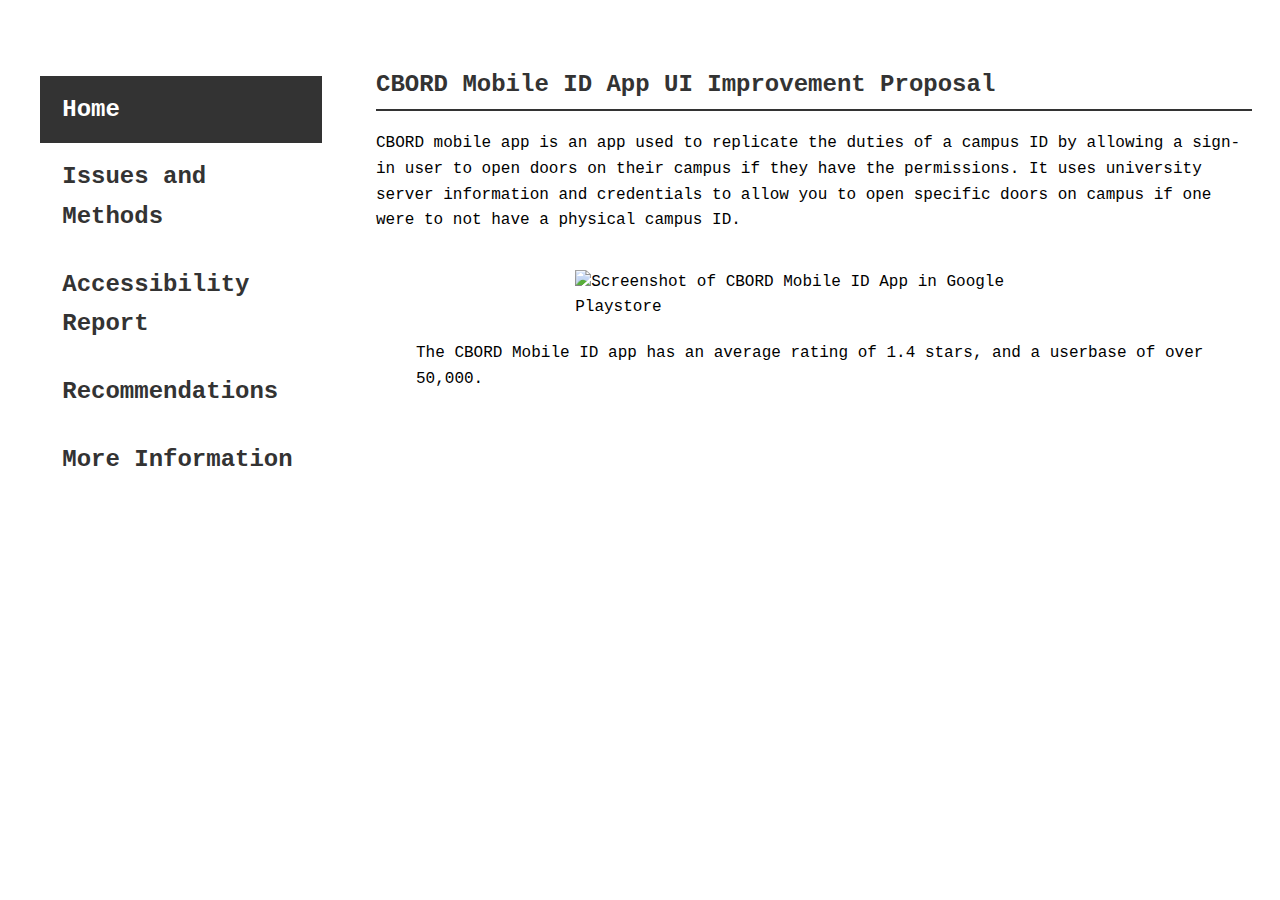
==== index.html @ e51dc3fd "restructure" ====
<!DOCTYPE html>
<html lang="en">
<head>
    <meta charset="UTF-8">
    <meta name="viewport" content="width=device-width, initial-scale=1.0">
    <title>Home - CBORD Mobile ID App UI Improvement Proposal</title>
    <link rel="stylesheet" type="text/css" media="screen" href="screen.css">
</head>
<body>

<div class="sidebar">
    <p><a class="active" href="index.html">Home</a></p>
    <p><a href="pages/1-issues.html">Issues and Methods</a></p>
    <p><a href="pages/2-accessibility.html">Accessibility Report</a></p>
    <p><a href="pages/3-recommendations.html">Recommendations</a></p>
    <p><a href="pages/4-more-info.html">More Information</a></p>
</div>

<main class="right-side">

    <section>
        <h1>CBORD Mobile ID App UI Improvement Proposal</h1>
        <p>CBORD mobile app is an app used to replicate the duties of a campus ID by allowing a sign-in user to open doors on their campus if they have the permissions. It uses university server information and credentials to allow you to open specific doors on campus if one were to not have a physical campus ID.</p>
        <figure>
        <img src="CBORDPlaystore.jpg" alt="Screenshot of CBORD Mobile ID App in Google Playstore">
        <figcaption>The CBORD Mobile ID app has an average rating of 1.4 stars, and a userbase of over 50,000.</figcaption>
        </figure>
    </section>

</main>

</body>
</html>
---- screen.css ----
body {
font-family: "Courier New", Courier, monospace;
line-height: 1.6;
margin: 0;
padding-bottom: 50px;
padding-top: 50px;
padding-left: 40px;
padding-right: 40px;
}

h1, h2, h3 {
color: #333;
}

section {
margin-bottom: 30px;
}

h1 {
border-bottom: 2px solid #333;
padding-bottom: 5px;
margin-bottom: 20px;
font-size: 150%;
}

h2{
font-size: 120%;
}

img{
display: block;
margin-left: auto;
margin-right: auto;
padding: 20px; 
width:60%;
max-width: 100%;
height: auto;
}

.toobig{
width:25%;
}

div.sidebar {
margin: 0;
margin-top: 2%;
margin-left: 0;
padding: 0;
width: 22%;
background-color: white;
position: fixed;
height: 90%;
overflow: auto;
overflow-x: hidden;
}

main.right-side {
width: 73%;
margin-left: 28%;
margin-right: 0;
padding-bottom: 150px;
padding-left: 0px;
padding-right: 0px;
}

div.sidebar > p {
margin: 0;
/* padding: 0; */
}

div.sidebar a {
height: auto;
margin-left: -20px;
margin-right: -20px;
display: flex;
align-items: center;
color:  #333;
padding-top: 5%;
padding-bottom: 5%;
padding-left: 15%;
padding-right: 10%;
text-decoration: none;
font-size: 150%;
line-height: 165%;
}

div.sidebar a.active {
background-color: #333;
color: white;
}

div.sidebar a:hover:not(.active) {
background-color: lightgrey;
color: #333;
}

a {
color: #333;
font-weight: 600;
}

div.sidebar a.back {
height: 10%;
background-color: grey;
color: white;
}

div.sidebar a.back:hover {
background-color: rgb(84, 84, 84);
color: lightgrey;
}

/* a:hover,
a:active,
a:focus {
color: white;
} */
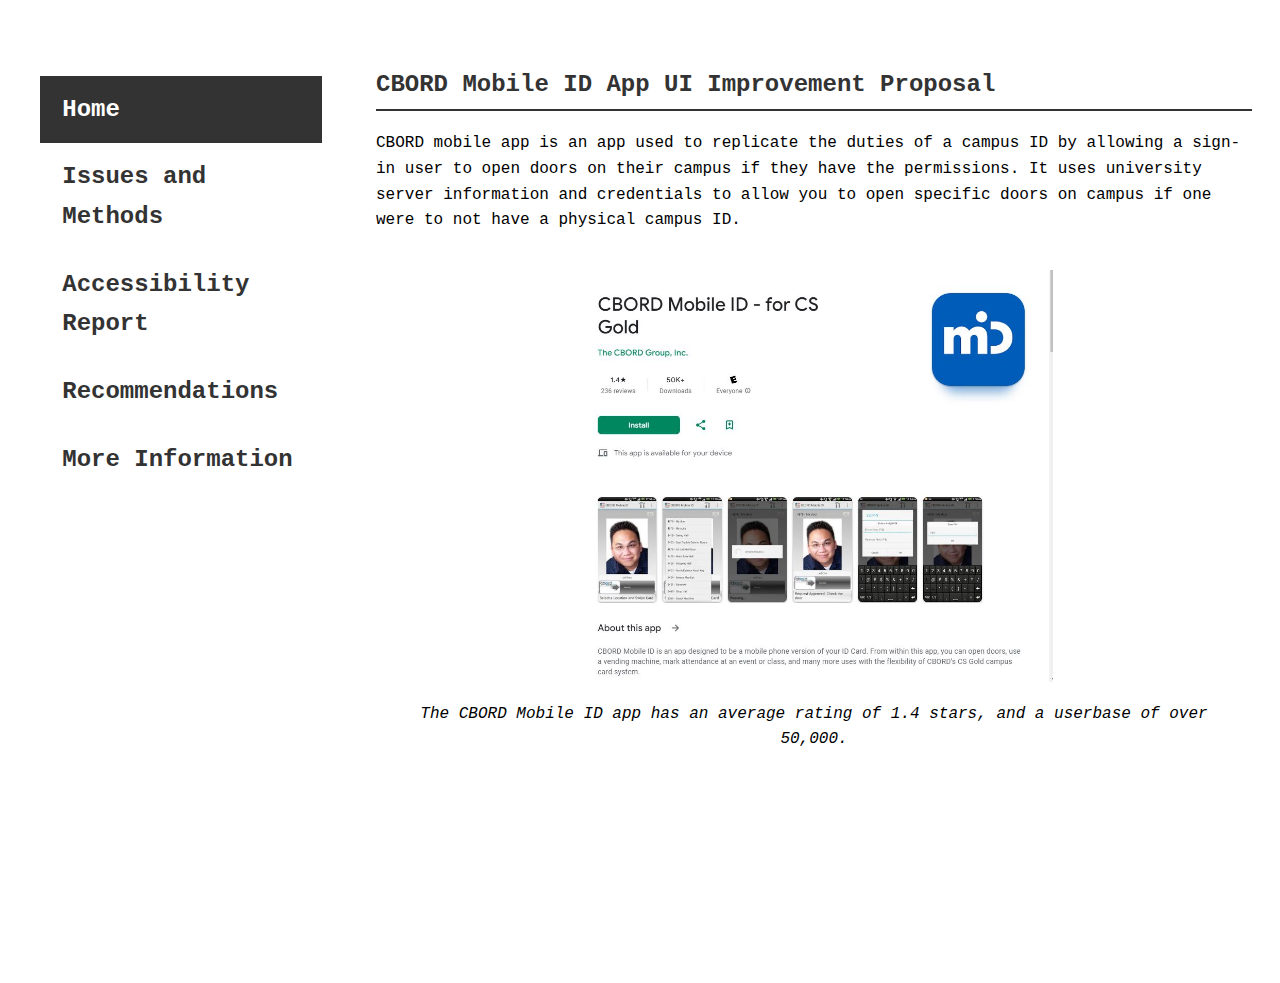
==== commit c3779a0a: "img bug" ====
--- a/index.html
+++ b/index.html
@@ -22,7 +22,7 @@
         <h1>CBORD Mobile ID App UI Improvement Proposal</h1>
         <p>CBORD mobile app is an app used to replicate the duties of a campus ID by allowing a sign-in user to open doors on their campus if they have the permissions. It uses university server information and credentials to allow you to open specific doors on campus if one were to not have a physical campus ID.</p>
         <figure>
-        <img src="CBORDPlaystore.jpg" alt="Screenshot of CBORD Mobile ID App in Google Playstore">
+        <img src="CBORDPlaystore.JPG" alt="Screenshot of CBORD Mobile ID App in Google Playstore">
         <figcaption>The CBORD Mobile ID app has an average rating of 1.4 stars, and a userbase of over 50,000.</figcaption>
         </figure>
     </section>
--- a/screen.css
+++ b/screen.css
@@ -39,6 +39,11 @@
 
 .toobig{
 width:25%;
+}
+
+figcaption{
+font-style: italic;
+text-align: center;
 }
 
 div.sidebar {
